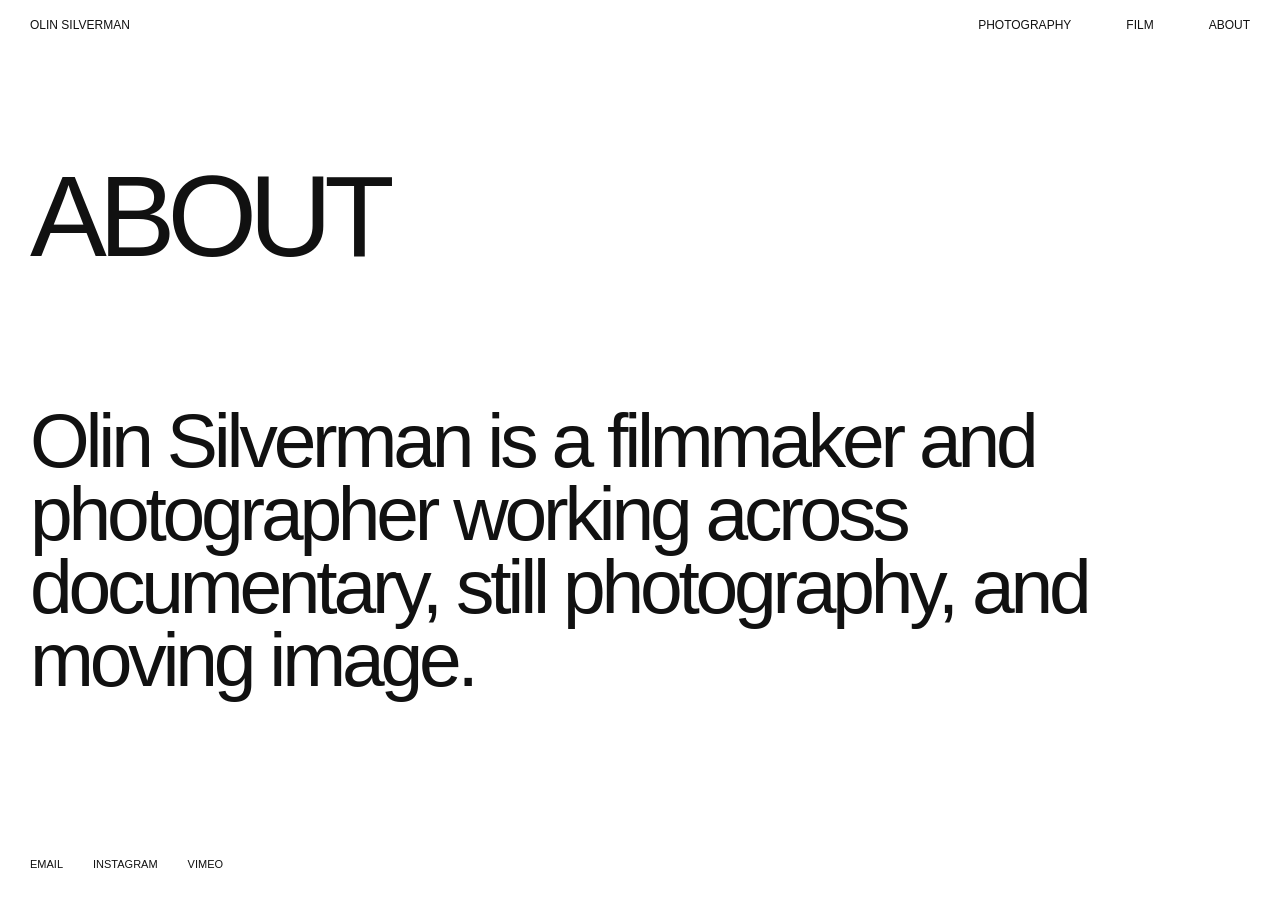
==== about.html @ ec5983b2 "Add files via upload" ====
<!doctype html><html lang="en"><head>
<meta charset="utf-8"><meta name="viewport" content="width=device-width,initial-scale=1">
<title>About — Olin Silverman</title><link rel="stylesheet" href="style.css"></head>
<body><header class="header">
<a class="brand" href="index.html">OLIN SILVERMAN</a>
<nav>
<a href="photography.html">PHOTOGRAPHY</a>
<a href="film.html">FILM</a>
<a href="about.html">ABOUT</a>
</nav>
</header><main>
<section class="about">
<div class="page-head"><h1>ABOUT</h1></div>
<p class="about-statement">Olin Silverman is a filmmaker and photographer working across documentary, still photography, and moving image.</p>
<div class="about-links"><a href="mailto:hello@example.com">EMAIL</a><span>INSTAGRAM</span><span>VIMEO</span></div>
</section></main><script src="script.js"></script></body></html>
---- style.css ----
/* ===== EDITABLE SITE SETTINGS ===== */
:root{
 --bg:#fff;
 --text:#111;
 --pad:30px;
 --nav-size:12px;
}
*{box-sizing:border-box}
html{scroll-behavior:smooth}
body{margin:0;background:var(--bg);color:var(--text);font-family:Arial,Helvetica,sans-serif;font-size:11px}
a{color:inherit;text-decoration:none}
img{display:block;max-width:100%}
.header{height:60px;padding:18px var(--pad);display:grid;grid-template-columns:1fr auto;align-items:start;position:relative;z-index:5;font-size:var(--nav-size)}
.header nav{display:flex;gap:55px}
.home{height:calc(100vh - 60px);min-height:600px;position:relative;overflow:hidden}
.home-title{position:absolute;top:24%;left:var(--pad);font-size:clamp(32px,5.5vw,86px);letter-spacing:-.055em}
.strip{position:absolute;left:0;right:0;top:50%;transform:translateY(-20%);display:flex;align-items:center;gap:42px;padding:0 5vw;overflow-x:auto;scrollbar-width:none}
.strip::-webkit-scrollbar{display:none}
.strip a{flex:0 0 auto}
.strip img{height:230px;width:auto;max-width:none;transition:transform .45s ease}
.strip a:nth-child(2) img{height:190px}.strip a:nth-child(3) img{height:255px}.strip a:nth-child(4) img{height:215px}.strip a:nth-child(5) img{height:240px}
.strip a:hover img{transform:translateY(-8px)}
.home-foot{position:absolute;bottom:22px;left:var(--pad);right:var(--pad);display:flex;justify-content:space-between}
.page-head{padding:110px var(--pad) 130px;display:flex;justify-content:space-between;align-items:flex-end}
.page-head h1{font-size:clamp(48px,9vw,145px);font-weight:400;letter-spacing:-.07em;line-height:.8;margin:0}
.photo-grid{padding:0 var(--pad) 180px}
.photo-grid figure{margin:0 0 150px}.photo-grid img{width:100%;height:auto}
.photo-grid figcaption{padding-top:7px}.photo-grid .wide{width:82%}.photo-grid .medium{width:58%}.photo-grid .small{width:38%}.photo-grid .right{margin-left:auto}
.films{padding:0 var(--pad) 180px}.films article{margin-bottom:160px}.films article img{width:78%;max-height:75vh;object-fit:cover}.films article:nth-child(even) img{margin-left:auto;width:62%}
.films article>div{display:grid;grid-template-columns:50px 1fr auto;align-items:baseline;padding-top:10px}.films h2{font-size:22px;font-weight:400;margin:0}
.about{min-height:calc(100vh - 60px);padding-bottom:30px;display:flex;flex-direction:column}.about .page-head{padding-bottom:80px}.about-statement{font-size:clamp(38px,6vw,95px);line-height:.95;letter-spacing:-.055em;max-width:1200px;margin:auto var(--pad)}.about-links{display:flex;gap:30px;padding:0 var(--pad);margin-top:100px}
@media(max-width:700px){:root{--pad:14px}.header{height:54px;padding-top:14px}.header nav{gap:16px}.home{height:calc(100svh - 54px)}.home-title{top:18%;font-size:12vw}.strip{gap:18px;top:48%;padding-left:14px}.strip img,.strip a:nth-child(n) img{height:165px}.page-head{padding:80px var(--pad) 90px;display:block}.page-head span{display:block;margin-top:20px}.photo-grid figure,.photo-grid .wide,.photo-grid .medium,.photo-grid .small{width:100%;margin:0 0 75px}.films article{margin-bottom:90px}.films article img,.films article:nth-child(even) img{width:100%;margin-left:0}.films article>div{grid-template-columns:30px 1fr;gap:5px}.films article>div>span:last-child{grid-column:2}.about-links{margin-top:70px}}
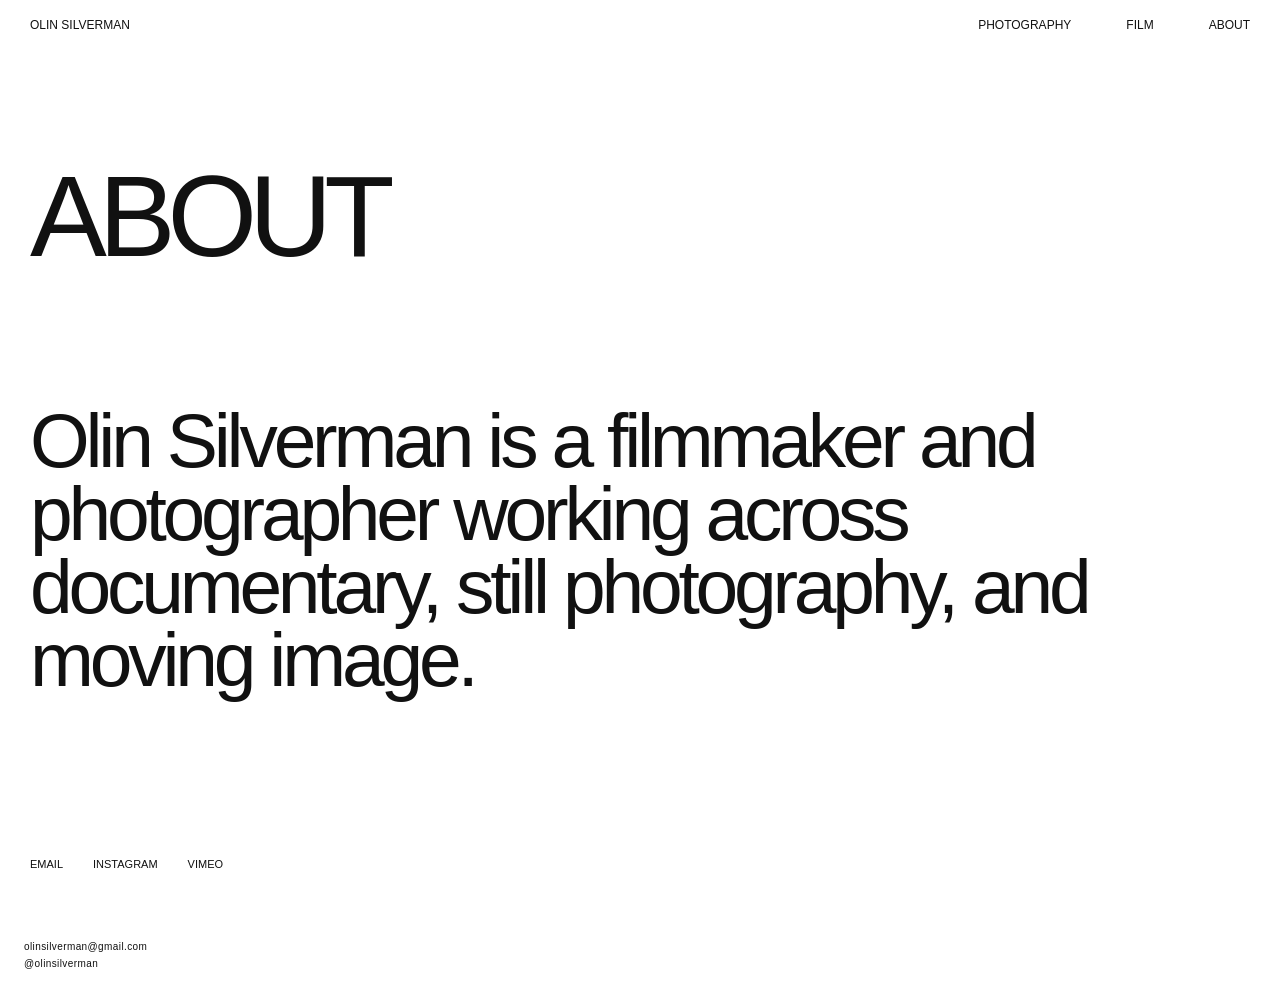
==== commit ea1ab937: "Add files via upload" ====
--- a/about.html
+++ b/about.html
@@ -13,4 +13,8 @@
 <div class="page-head"><h1>ABOUT</h1></div>
 <p class="about-statement">Olin Silverman is a filmmaker and photographer working across documentary, still photography, and moving image.</p>
 <div class="about-links"><a href="mailto:hello@example.com">EMAIL</a><span>INSTAGRAM</span><span>VIMEO</span></div>
-</section></main><script src="script.js"></script></body></html>+</section></main><script src="script.js"></script><div class="site-contact">
+<a href="mailto:olinsilverman@gmail.com">olinsilverman@gmail.com</a>
+<a href="https://www.instagram.com/olinsilverman/" target="_blank" rel="noopener">@olinsilverman</a>
+</div>
+</body></html>
--- a/style.css
+++ b/style.css
@@ -30,3 +30,67 @@
 .films article>div{display:grid;grid-template-columns:50px 1fr auto;align-items:baseline;padding-top:10px}.films h2{font-size:22px;font-weight:400;margin:0}
 .about{min-height:calc(100vh - 60px);padding-bottom:30px;display:flex;flex-direction:column}.about .page-head{padding-bottom:80px}.about-statement{font-size:clamp(38px,6vw,95px);line-height:.95;letter-spacing:-.055em;max-width:1200px;margin:auto var(--pad)}.about-links{display:flex;gap:30px;padding:0 var(--pad);margin-top:100px}
 @media(max-width:700px){:root{--pad:14px}.header{height:54px;padding-top:14px}.header nav{gap:16px}.home{height:calc(100svh - 54px)}.home-title{top:18%;font-size:12vw}.strip{gap:18px;top:48%;padding-left:14px}.strip img,.strip a:nth-child(n) img{height:165px}.page-head{padding:80px var(--pad) 90px;display:block}.page-head span{display:block;margin-top:20px}.photo-grid figure,.photo-grid .wide,.photo-grid .medium,.photo-grid .small{width:100%;margin:0 0 75px}.films article{margin-bottom:90px}.films article img,.films article:nth-child(even) img{width:100%;margin-left:0}.films article>div{grid-template-columns:30px 1fr;gap:5px}.films article>div>span:last-child{grid-column:2}.about-links{margin-top:70px}}
+
+
+
+
+
+
+/* Homepage video tiles — smaller and show the entire 16:9 frame */
+.strip .video-tile {
+  display: flex;
+  flex: 0 0 auto;
+  width: min(28vw, 430px);
+  height: 62%;
+  align-self: center;
+  align-items: center;
+  justify-content: center;
+  overflow: hidden;
+  background: #000;
+}
+.strip .video-tile video {
+  display: block;
+  width: 100%;
+  height: 100%;
+  object-fit: contain;
+}
+@media (max-width: 700px) {
+  .strip .video-tile {
+    width: 72vw;
+    height: 48%;
+  }
+}
+
+
+/* Featured mountain/skier landscape */
+.photo-grid .feature-landscape{
+  width:94%;
+  margin-left:auto;
+  margin-right:auto;
+}
+@media(max-width:700px){
+  .photo-grid .feature-landscape{
+    width:100%;
+    margin:0 0 75px;
+  }
+}
+
+/* Contact links */
+.site-contact{
+  margin:40px 0 18px 24px;
+  display:flex;
+  flex-direction:column;
+  align-items:flex-start;
+  gap:3px;
+  font-size:10px;
+  line-height:1.35;
+  letter-spacing:.04em;
+  text-transform:none;
+}
+.site-contact a{
+  color:inherit;
+  text-decoration:none;
+}
+.site-contact a:hover{
+  text-decoration:underline;
+}
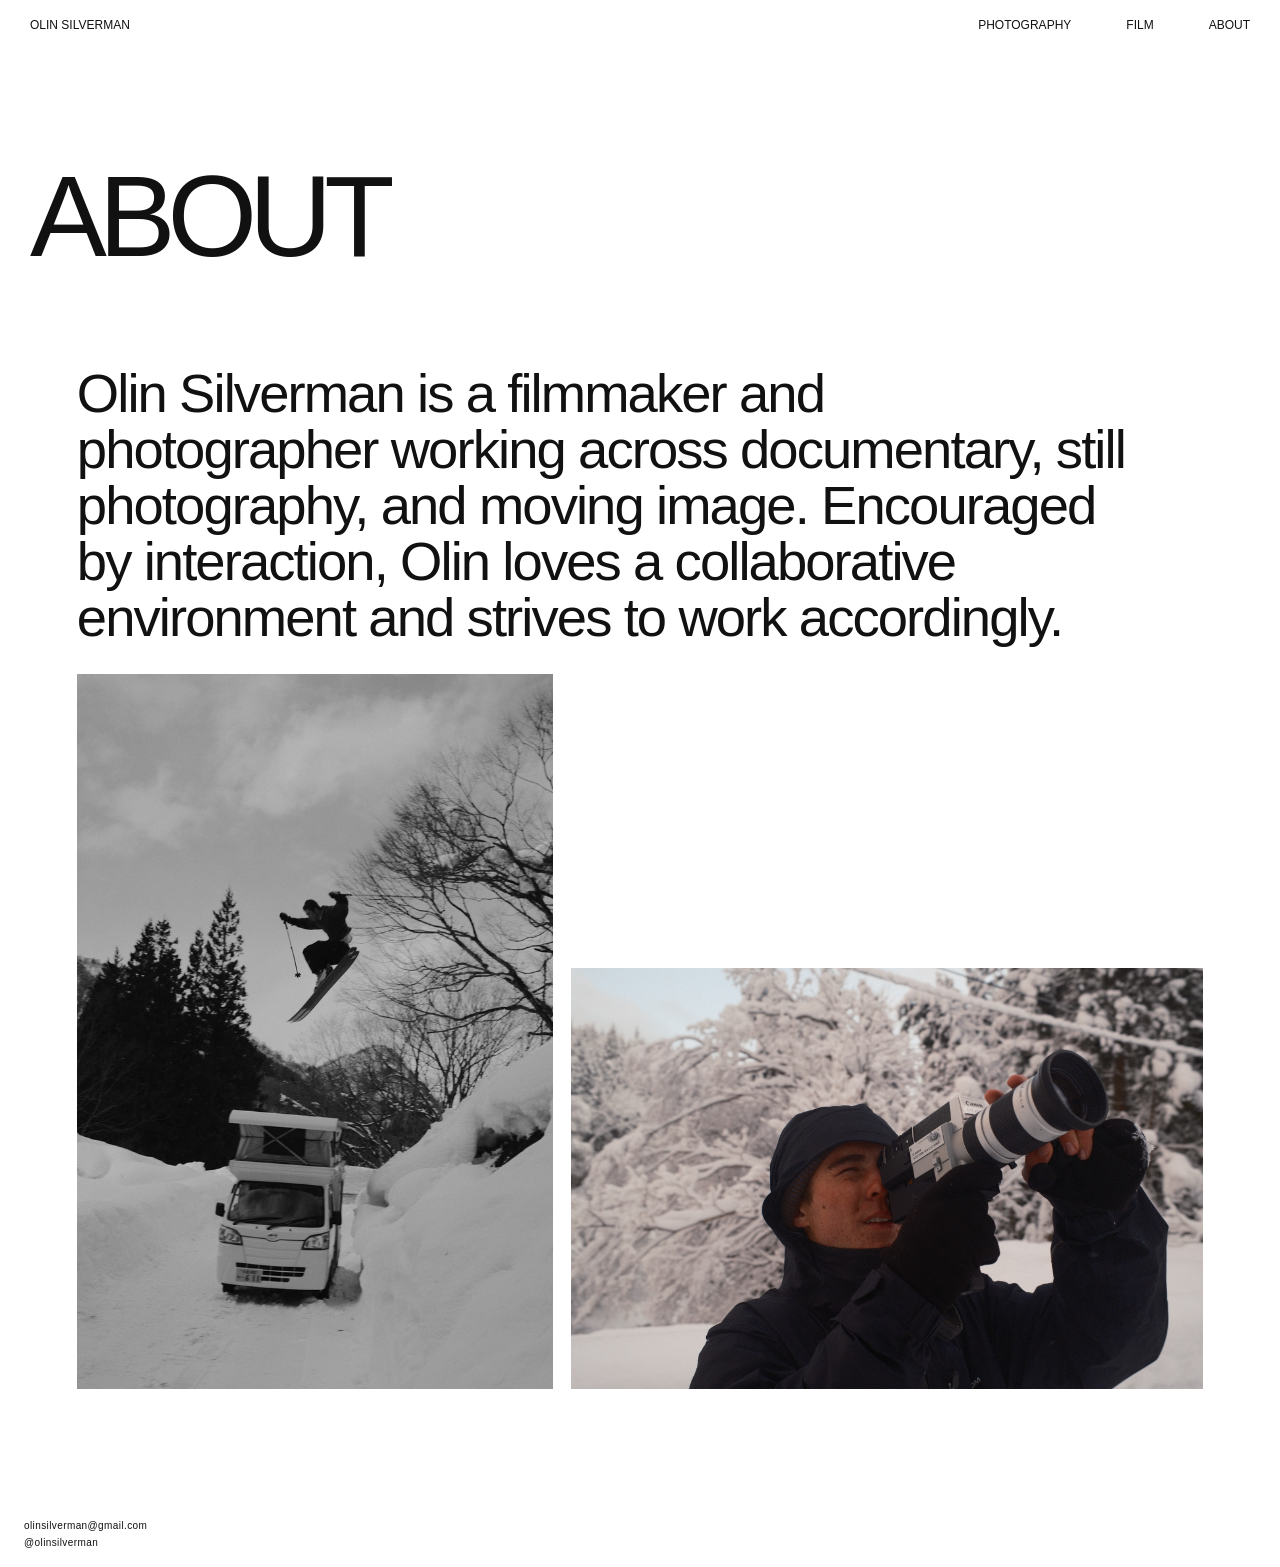
==== commit 95fcb8c7: "Add files via upload" ====
--- a/about.html
+++ b/about.html
@@ -9,11 +9,15 @@
 <a href="about.html">ABOUT</a>
 </nav>
 </header><main>
-<section class="about">
+<section class="about about-reference">
 <div class="page-head"><h1>ABOUT</h1></div>
-<p class="about-statement">Olin Silverman is a filmmaker and photographer working across documentary, still photography, and moving image.</p>
-<div class="about-links"><a href="mailto:hello@example.com">EMAIL</a><span>INSTAGRAM</span><span>VIMEO</span></div>
-</section></main><script src="script.js"></script><div class="site-contact">
+<p class="about-reference-statement">Olin Silverman is a filmmaker and photographer working across documentary, still photography, and moving image. Encouraged by interaction, Olin loves a collaborative environment and strives to work accordingly.</p>
+<div class="about-reference-images">
+<figure><img src="images/about-ski-jump.jpeg" alt="Skier jumping above a vehicle in deep snow"></figure>
+<figure><img src="images/about-filming.jpg" alt="Filmmaker using a camera in the snow"></figure>
+</div>
+</section>
+</main><script src="script.js"></script><div class="site-contact">
 <a href="mailto:olinsilverman@gmail.com">olinsilverman@gmail.com</a>
 <a href="https://www.instagram.com/olinsilverman/" target="_blank" rel="noopener">@olinsilverman</a>
 </div>
--- a/style.css
+++ b/style.css
@@ -94,3 +94,103 @@
 .site-contact a:hover{
   text-decoration:underline;
 }
+
+/* Film portfolio */
+.film-page{padding:110px 24px 80px}
+.film-project{width:min(1180px,92%);margin:0 auto 120px}
+.film-project:nth-child(even){width:min(980px,82%)}
+.film-embed{width:100%;aspect-ratio:16/9;background:#000}
+.film-embed iframe{display:block;width:100%;height:100%}
+.film-meta{margin-top:12px}
+.film-meta h2{margin:0;font-size:12px;font-weight:400;letter-spacing:.05em;text-transform:uppercase}
+@media(max-width:700px){.film-page{padding:90px 14px 50px}.film-project,.film-project:nth-child(even){width:100%;margin-bottom:70px}}
+
+/* Coffee clip: rotated landscape and sized with the homepage sequence */
+.strip a:has(source[src="videos/homepage-clip-04.mp4"]){
+  width:min(25vw,390px);
+  height:54%;
+}
+.strip a:has(source[src="videos/homepage-clip-04.mp4"]) video{
+  width:100%;
+  height:100%;
+  object-fit:contain;
+}
+@media(max-width:700px){
+  .strip a:has(source[src="videos/homepage-clip-04.mp4"]){
+    width:66vw;
+    height:43%;
+  }
+}
+
+/* About photos — original About layout preserved */
+.about-photos-below{
+  width:min(1100px,90%);
+  margin:70px auto 110px;
+  display:flex;
+  align-items:flex-start;
+  gap:6vw;
+}
+.about-photos-below figure{margin:0}
+.about-photos-below figure:first-child{width:34%}
+.about-photos-below figure:last-child{width:58%;margin-top:85px}
+.about-photos-below img{display:block;width:100%;height:auto}
+@media(max-width:700px){
+  .about-photos-below{display:block;width:calc(100% - 28px);margin:50px auto 75px}
+  .about-photos-below figure:first-child{width:68%}
+  .about-photos-below figure:last-child{width:100%;margin:40px 0 0}
+}
+
+/* About page: photo teaser below the original statement */
+.about-photos-below{
+  margin-top:38px;
+  transform:translateY(24px);
+}
+@media(min-width:701px){
+  .about-photos-below{
+    height:34vh;
+    min-height:220px;
+    overflow:hidden;
+    align-items:flex-start;
+  }
+  .about-photos-below figure:first-child{width:31%}
+  .about-photos-below figure:last-child{width:55%;margin-top:70px}
+}
+@media(max-width:700px){
+  .about-photos-below{
+    margin-top:28px;
+    max-height:310px;
+    overflow:hidden;
+    transform:none;
+  }
+}
+
+/* About revision: show both photos in full and bring them closer to the statement */
+.about-photos-below{
+  height:auto !important;
+  max-height:none !important;
+  overflow:visible !important;
+  margin-top:18px !important;
+  transform:none !important;
+}
+@media(min-width:701px){
+  .about-photos-below{
+    height:auto !important;
+    min-height:0 !important;
+    overflow:visible !important;
+  }
+}
+@media(max-width:700px){
+  .about-photos-below{
+    max-height:none !important;
+    overflow:visible !important;
+    margin-top:18px !important;
+  }
+}
+
+.about-reference{padding-bottom:90px}
+.about-reference .page-head{margin-bottom:24px}
+.about-reference-statement{width:min(1050px,88%);margin:0 0 28px 6%;font-size:clamp(34px,4.25vw,66px);line-height:1.03;letter-spacing:-.035em;font-weight:400}
+.about-reference-images{width:88%;margin:0 auto;display:grid;grid-template-columns:.86fr 1.14fr;gap:18px;align-items:end}
+.about-reference-images figure{margin:0}
+.about-reference-images img{display:block;width:100%;height:auto;object-fit:contain}
+@media(max-width:800px){.about-reference-statement{width:calc(100% - 28px);margin:0 14px 24px;font-size:clamp(30px,8vw,48px);line-height:1.04}.about-reference-images{width:calc(100% - 28px);grid-template-columns:1fr;gap:18px}.about-reference-images figure:first-child{width:72%}}
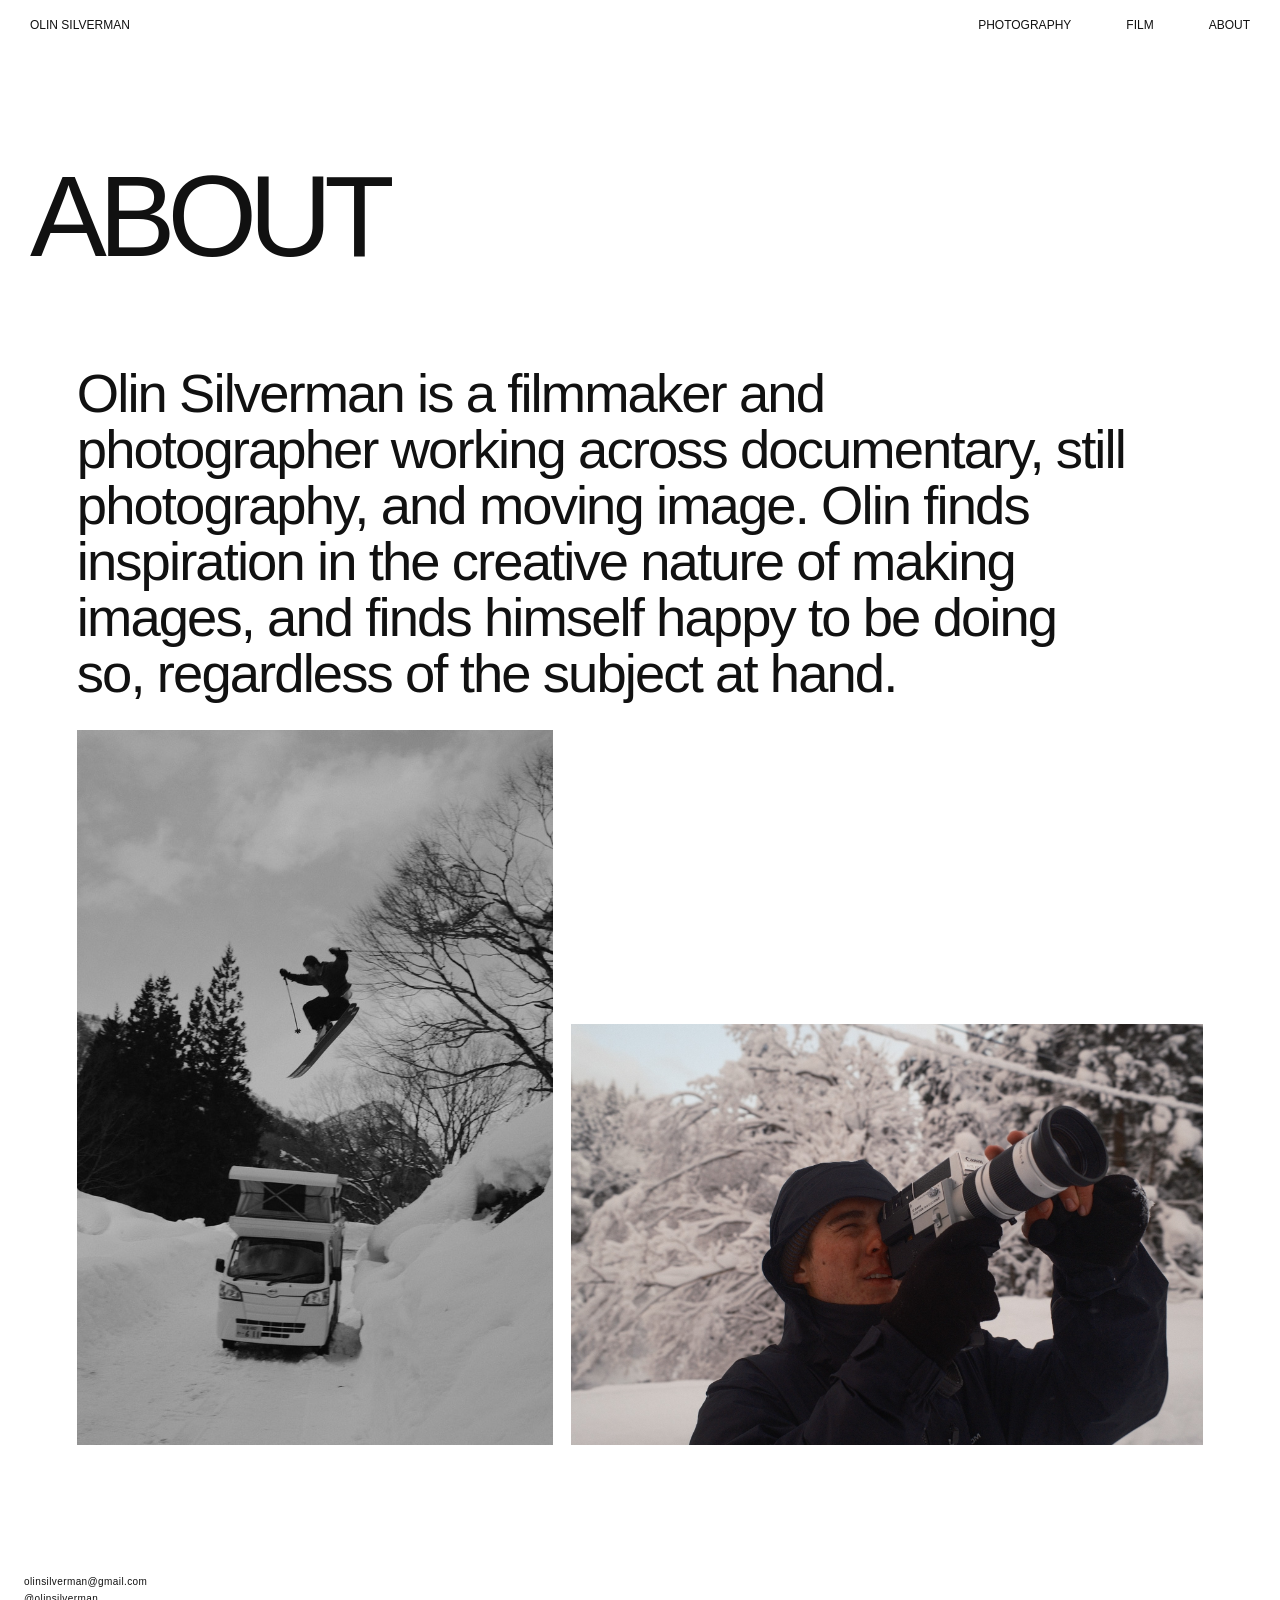
==== commit 14fb696b: "Add files via upload" ====
--- a/about.html
+++ b/about.html
@@ -1,6 +1,7 @@
 <!doctype html><html lang="en"><head>
 <meta charset="utf-8"><meta name="viewport" content="width=device-width,initial-scale=1">
-<title>About — Olin Silverman</title><link rel="stylesheet" href="style.css"></head>
+<title>About — Olin Silverman</title><link rel="stylesheet" href="style.css"><link rel="icon" type="image/svg+xml" href="favicon.svg">
+</head>
 <body><header class="header">
 <a class="brand" href="index.html">OLIN SILVERMAN</a>
 <nav>
@@ -11,7 +12,7 @@
 </header><main>
 <section class="about about-reference">
 <div class="page-head"><h1>ABOUT</h1></div>
-<p class="about-reference-statement">Olin Silverman is a filmmaker and photographer working across documentary, still photography, and moving image. Encouraged by interaction, Olin loves a collaborative environment and strives to work accordingly.</p>
+<p class="about-reference-statement">Olin Silverman is a filmmaker and photographer working across documentary, still photography, and moving image. Olin finds inspiration in the creative nature of making images, and finds himself happy to be doing so, regardless of the subject at hand.</p>
 <div class="about-reference-images">
 <figure><img src="images/about-ski-jump.jpeg" alt="Skier jumping above a vehicle in deep snow"></figure>
 <figure><img src="images/about-filming.jpg" alt="Filmmaker using a camera in the snow"></figure>
